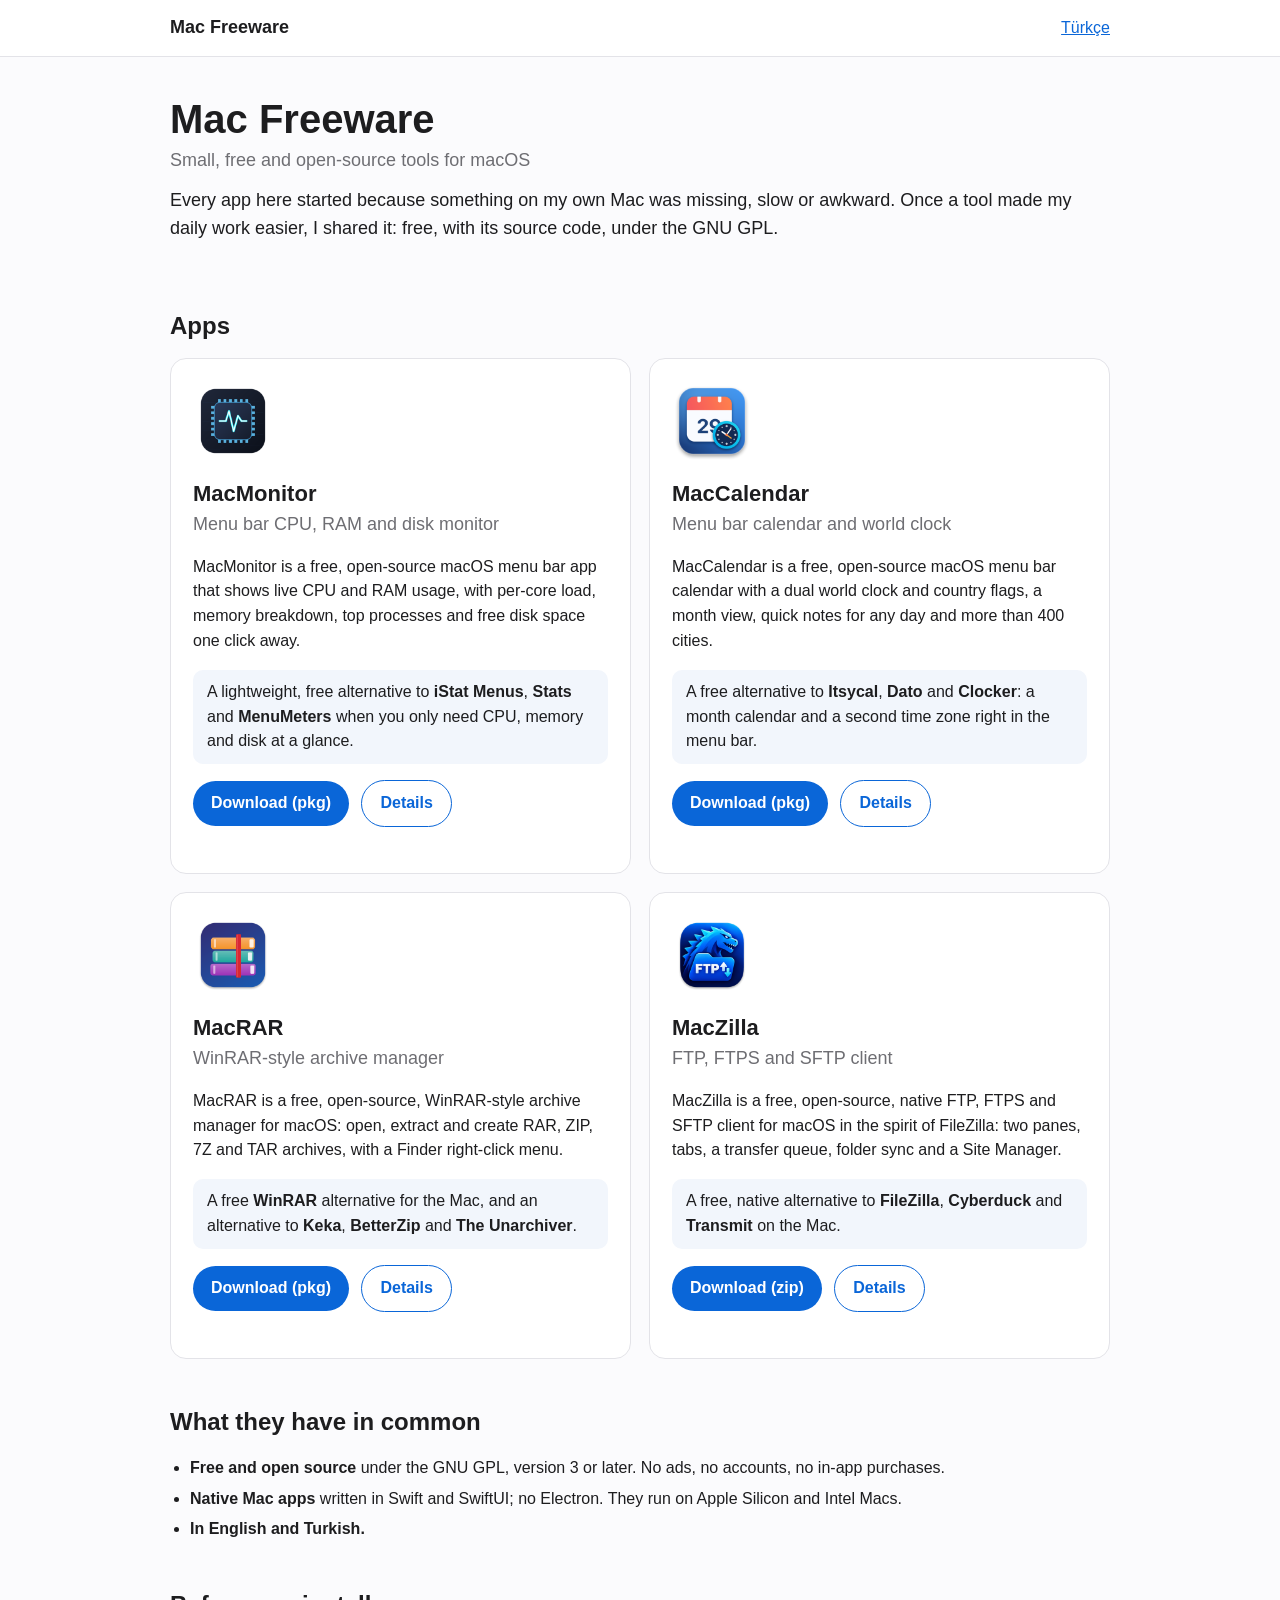
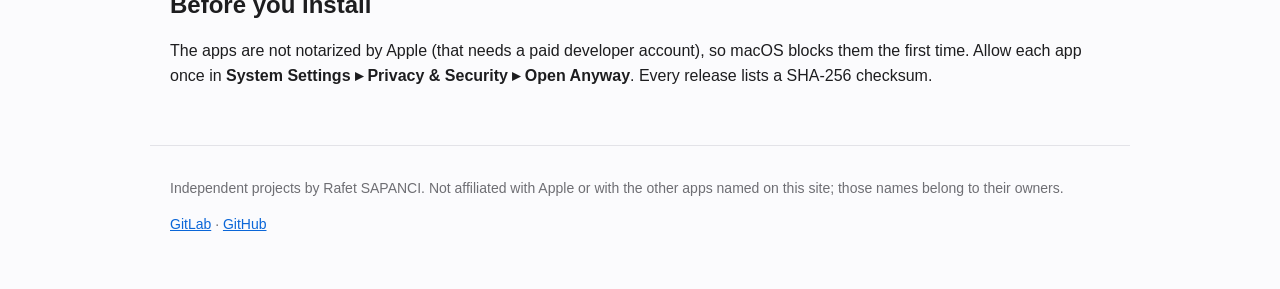
==== index.html @ 63816aab "Mac Freeware site: app pages in English and Turkish, structured data, sitemap and llms.txt Co-Author" ====
<!doctype html>
<html lang="en">
<head>
<meta charset="utf-8">
<meta name="viewport" content="width=device-width, initial-scale=1">
<title>Mac Freeware – Small, free and open-source tools for macOS</title>
<meta name="description" content="Small, free and open-source tools for macOS: MacMonitor, MacCalendar, MacRAR, MacZilla.">
<link rel="canonical" href="https://macfreeware.github.io/">
<link rel="alternate" hreflang="en" href="https://macfreeware.github.io/">
<link rel="alternate" hreflang="tr" href="https://macfreeware.github.io/tr/">
<link rel="alternate" hreflang="x-default" href="https://macfreeware.github.io/">
<meta property="og:type" content="website">
<meta property="og:title" content="Mac Freeware – Small, free and open-source tools for macOS">
<meta property="og:description" content="Small, free and open-source tools for macOS: MacMonitor, MacCalendar, MacRAR, MacZilla.">
<meta property="og:url" content="https://macfreeware.github.io/">
<meta name="color-scheme" content="light dark">
<link rel="stylesheet" href="assets/style.css">
<script type="application/ld+json">{"@context": "https://schema.org", "@type": "WebSite", "name": "Mac Freeware", "url": "https://macfreeware.github.io/", "inLanguage": "en", "description": "Small, free and open-source tools for macOS"}</script>
<script type="application/ld+json">{"@context": "https://schema.org", "@type": "ItemList", "name": "Apps", "itemListElement": [{"@type": "ListItem", "position": 1, "url": "https://macfreeware.github.io/macmonitor/", "name": "MacMonitor"}, {"@type": "ListItem", "position": 2, "url": "https://macfreeware.github.io/maccalendar/", "name": "MacCalendar"}, {"@type": "ListItem", "position": 3, "url": "https://macfreeware.github.io/macrar/", "name": "MacRAR"}, {"@type": "ListItem", "position": 4, "url": "https://macfreeware.github.io/maczilla/", "name": "MacZilla"}]}</script>
</head>
<body>
<header class="top"><div class="wrap">
<a class="brand" href="./">Mac Freeware</a>
<nav><a href="https://macfreeware.github.io/tr/" hreflang="tr" lang="tr">Türkçe</a></nav>
</div></header>
<main class="wrap">

<section class="hero"><div>
<h1>Mac Freeware</h1>
<p class="tag">Small, free and open-source tools for macOS</p>
<p class="lead">Every app here started because something on my own Mac was missing, slow or awkward. Once a tool made my daily work easier, I shared it: free, with its source code, under the GNU GPL.</p>
</div></section>
<section><h2>Apps</h2><div class="grid"><article class="card">
<a href="macmonitor/"><img class="icon" src="assets/img/macmonitor-icon.png" width="80" height="80" alt="MacMonitor icon"></a>
<h3><a href="macmonitor/">MacMonitor</a></h3>
<p class="tag">Menu bar CPU, RAM and disk monitor</p>
<p>MacMonitor is a free, open-source macOS menu bar app that shows live CPU and RAM usage, with per-core load, memory breakdown, top processes and free disk space one click away.</p>
<p class="alt">A lightweight, free alternative to <b>iStat Menus</b>, <b>Stats</b> and <b>MenuMeters</b> when you only need CPU, memory and disk at a glance.</p>
<p class="actions"><a class="btn" href="https://gitlab.com/freeware2/macmonitor/-/releases/permalink/latest/downloads/MacMonitor.pkg">Download (pkg)</a> <a class="btn ghost" href="macmonitor/">Details</a></p>
</article><article class="card">
<a href="maccalendar/"><img class="icon" src="assets/img/maccalendar-icon.png" width="80" height="80" alt="MacCalendar icon"></a>
<h3><a href="maccalendar/">MacCalendar</a></h3>
<p class="tag">Menu bar calendar and world clock</p>
<p>MacCalendar is a free, open-source macOS menu bar calendar with a dual world clock and country flags, a month view, quick notes for any day and more than 400 cities.</p>
<p class="alt">A free alternative to <b>Itsycal</b>, <b>Dato</b> and <b>Clocker</b>: a month calendar and a second time zone right in the menu bar.</p>
<p class="actions"><a class="btn" href="https://gitlab.com/freeware2/maccalendar/-/releases/permalink/latest/downloads/MacCalendar.pkg">Download (pkg)</a> <a class="btn ghost" href="maccalendar/">Details</a></p>
</article><article class="card">
<a href="macrar/"><img class="icon" src="assets/img/macrar-icon.png" width="80" height="80" alt="MacRAR icon"></a>
<h3><a href="macrar/">MacRAR</a></h3>
<p class="tag">WinRAR-style archive manager</p>
<p>MacRAR is a free, open-source, WinRAR-style archive manager for macOS: open, extract and create RAR, ZIP, 7Z and TAR archives, with a Finder right-click menu.</p>
<p class="alt">A free <b>WinRAR</b> alternative for the Mac, and an alternative to <b>Keka</b>, <b>BetterZip</b> and <b>The Unarchiver</b>.</p>
<p class="actions"><a class="btn" href="https://gitlab.com/freeware2/macrar/-/releases/permalink/latest/downloads/MacRAR.pkg">Download (pkg)</a> <a class="btn ghost" href="macrar/">Details</a></p>
</article><article class="card">
<a href="maczilla/"><img class="icon" src="assets/img/maczilla-icon.png" width="80" height="80" alt="MacZilla icon"></a>
<h3><a href="maczilla/">MacZilla</a></h3>
<p class="tag">FTP, FTPS and SFTP client</p>
<p>MacZilla is a free, open-source, native FTP, FTPS and SFTP client for macOS in the spirit of FileZilla: two panes, tabs, a transfer queue, folder sync and a Site Manager.</p>
<p class="alt">A free, native alternative to <b>FileZilla</b>, <b>Cyberduck</b> and <b>Transmit</b> on the Mac.</p>
<p class="actions"><a class="btn" href="https://gitlab.com/freeware2/maczilla/-/releases/permalink/latest/downloads/MacZilla.zip">Download (zip)</a> <a class="btn ghost" href="maczilla/">Details</a></p>
</article></div></section>
<section><h2>What they have in common</h2><ul class="feats"><li><b>Free and open source</b> under the GNU GPL, version 3 or later. No ads, no accounts, no in-app purchases.</li><li><b>Native Mac apps</b> written in Swift and SwiftUI; no Electron. They run on Apple Silicon and Intel Macs.</li><li><b>In English and Turkish.</b></li></ul></section>
<section><h2>Before you install</h2><p>The apps are not notarized by Apple (that needs a paid developer account), so macOS blocks them the first time. Allow each app once in <b>System Settings ▸ Privacy &amp; Security ▸ Open Anyway</b>. Every release lists a SHA-256 checksum.</p></section>

</main>
<footer class="wrap foot">
<p>Independent projects by Rafet SAPANCI. Not affiliated with Apple or with the other apps named on this site; those names belong to their owners.</p>
<p><a href="https://gitlab.com/freeware2">GitLab</a> · <a href="https://github.com/macfreeware">GitHub</a></p>
</footer>
</body>
</html>
---- assets/style.css ----
:root{--bg:#fbfbfd;--fg:#1d1d1f;--muted:#6e6e73;--card:#fff;--line:#e3e3e8;--accent:#0a66d8;--accent-fg:#fff;--alt:#f2f6fc}
@media (prefers-color-scheme:dark){:root{--bg:#141416;--fg:#f2f2f4;--muted:#a1a1a8;--card:#1f1f23;--line:#2f2f35;--accent:#4c9bff;--accent-fg:#0b0b0d;--alt:#1b2230}}
*{box-sizing:border-box}html{-webkit-text-size-adjust:100%}
body{margin:0;background:var(--bg);color:var(--fg);font:16px/1.55 -apple-system,BlinkMacSystemFont,"Segoe UI",Roboto,Helvetica,Arial,sans-serif}
a{color:var(--accent)}.wrap{max-width:980px;margin:0 auto;padding:0 20px}
.top{border-bottom:1px solid var(--line);background:var(--card)}.top .wrap{display:flex;justify-content:space-between;align-items:center;height:56px}
.brand{font-weight:700;color:var(--fg);text-decoration:none;font-size:18px}
h1{font-size:40px;line-height:1.1;margin:0 0 6px}h2{font-size:24px;margin:44px 0 14px}h3{font-size:18px;margin:0}
.hero{display:flex;gap:28px;align-items:flex-start;padding:40px 0 8px}.hero .icon{flex:none;border-radius:22%}
.tag{color:var(--muted);font-size:18px;margin:0 0 12px}.lead{font-size:18px;margin:0 0 12px}
.alt{background:var(--alt);border-radius:10px;padding:10px 14px;margin:0 0 16px}
.btn{display:inline-block;background:var(--accent);color:var(--accent-fg);padding:10px 18px;border-radius:999px;text-decoration:none;font-weight:600;margin:0 8px 8px 0}
.btn.ghost{background:transparent;color:var(--accent);border:1px solid var(--accent)}
.meta{color:var(--muted);margin:4px 0}.links{font-size:15px}.crumb{margin:20px 0 0;font-size:15px}
.grid{display:grid;grid-template-columns:repeat(2,minmax(0,1fr));gap:18px}
.card{background:var(--card);border:1px solid var(--line);border-radius:16px;padding:22px}.card .icon{border-radius:22%}.card h3{font-size:22px;margin-top:8px}.card h3 a{color:var(--fg);text-decoration:none}
.feats{padding-left:20px}.feats li{margin:6px 0}
.shots{display:flex;flex-wrap:wrap;gap:22px;justify-content:center;align-items:flex-start}.shot{margin:0;flex:0 1 auto;max-width:100%}.shot.wide{flex-basis:100%}.shot img{max-width:100%;height:auto;display:block;margin:0 auto}
figcaption{color:var(--muted);font-size:14px;text-align:center;margin-top:6px}
.faq details{background:var(--card);border:1px solid var(--line);border-radius:12px;padding:12px 16px;margin:0 0 10px}
.faq summary{cursor:pointer;list-style:none}.faq summary::-webkit-details-marker{display:none}.faq summary h3{display:inline}
.faq summary::before{content:"+";display:inline-block;width:1.2em;color:var(--accent);font-weight:700}.faq details[open] summary::before{content:"–"}
.faq p{margin:10px 0 2px}.note{color:var(--muted);font-size:13px}
code{font:14px ui-monospace,SFMono-Regular,Menlo,monospace;background:var(--alt);padding:1px 5px;border-radius:5px}
.foot{color:var(--muted);font-size:14px;border-top:1px solid var(--line);margin-top:56px;padding-top:18px;padding-bottom:40px}
@media (max-width:720px){h1{font-size:32px}.hero{flex-direction:column;gap:16px;padding-top:28px}.grid{grid-template-columns:1fr}}
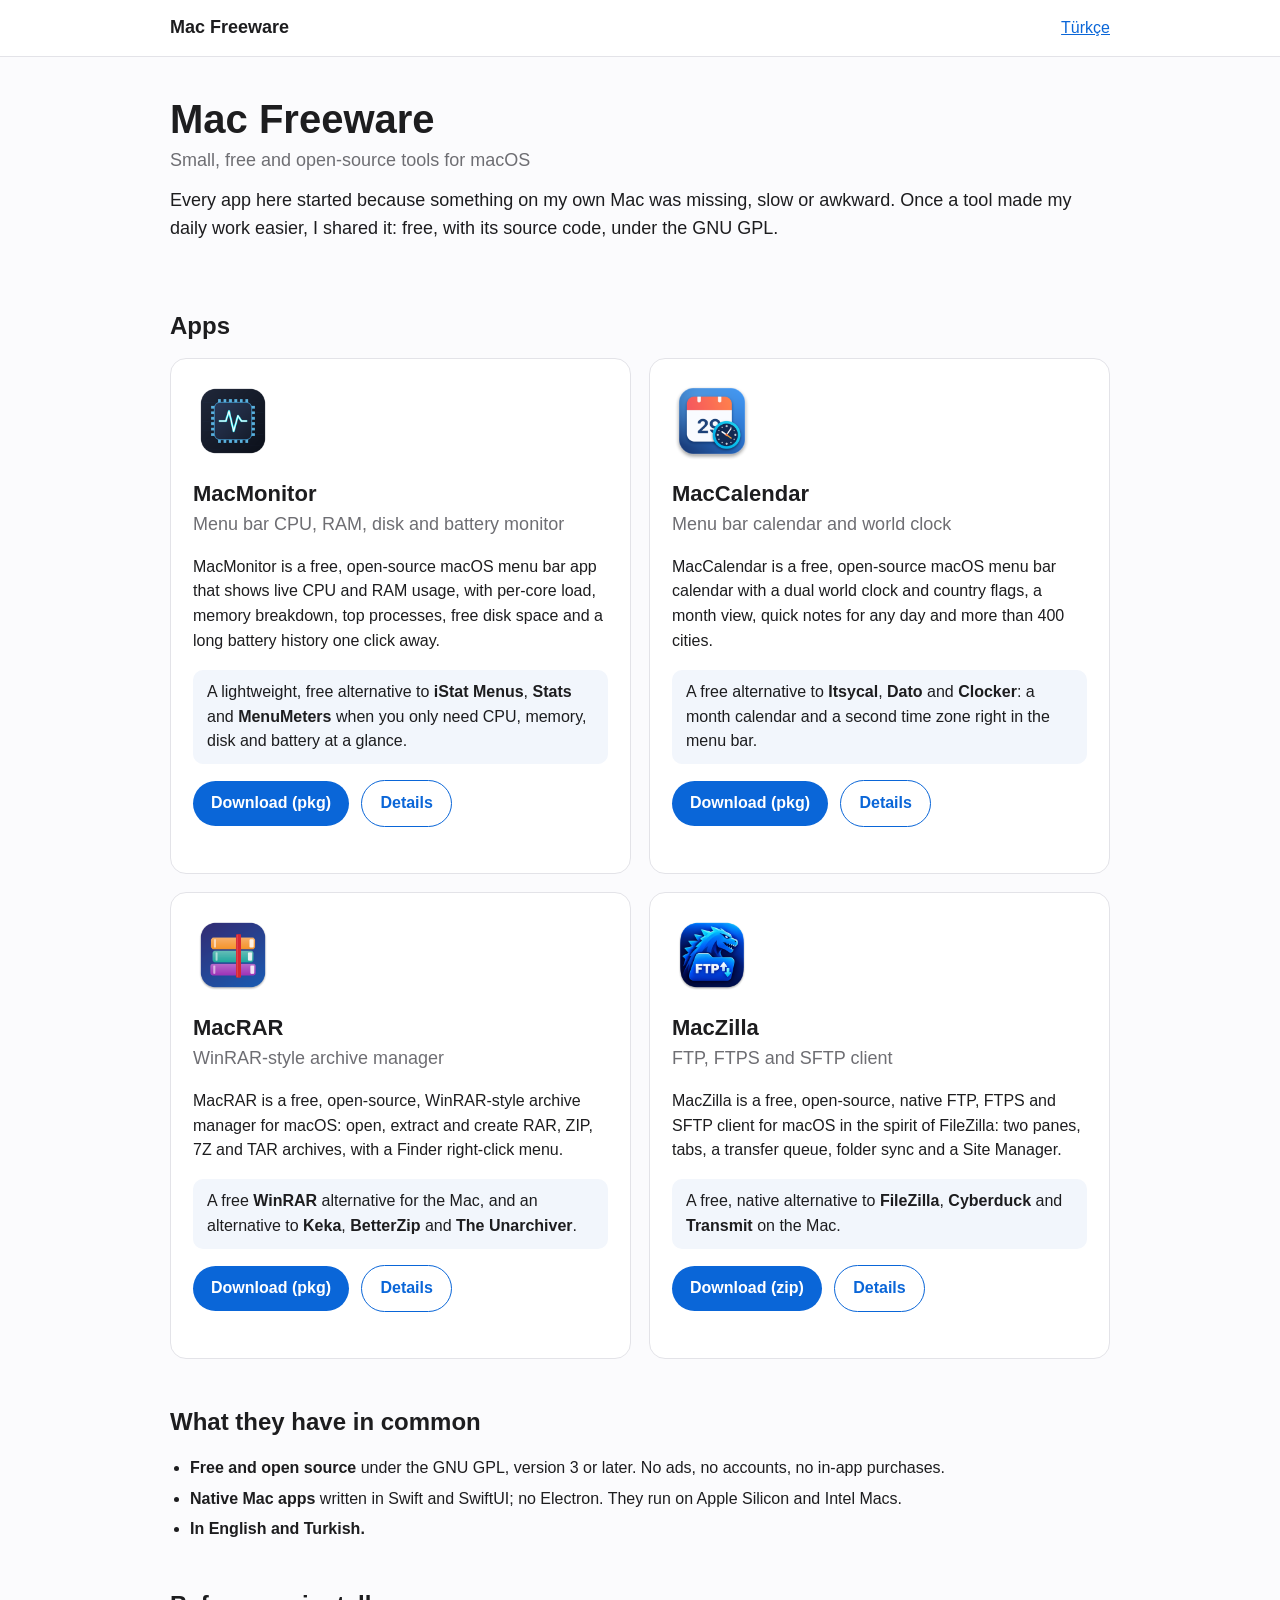
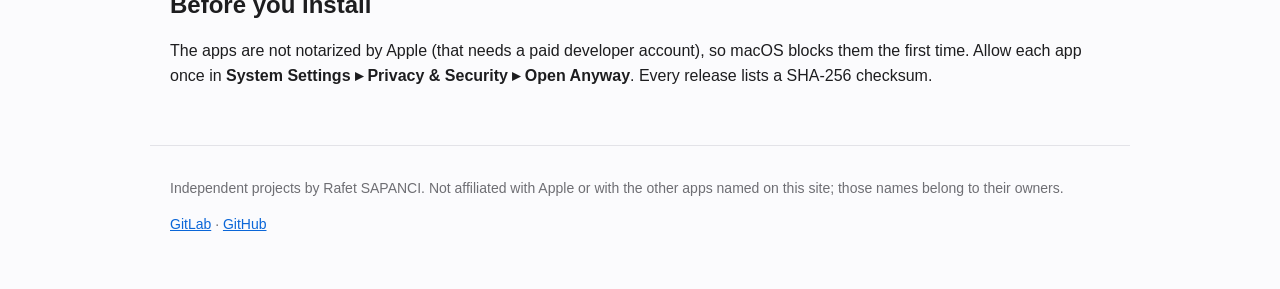
==== commit 7f378fac: "MacMonitor 1.2.0: Battery tab and battery history Co-Authored-By: Claude Opus 5.5 <noreply@anthropic" ====
--- a/index.html
+++ b/index.html
@@ -33,9 +33,9 @@
 <section><h2>Apps</h2><div class="grid"><article class="card">
 <a href="macmonitor/"><img class="icon" src="assets/img/macmonitor-icon.png" width="80" height="80" alt="MacMonitor icon"></a>
 <h3><a href="macmonitor/">MacMonitor</a></h3>
-<p class="tag">Menu bar CPU, RAM and disk monitor</p>
-<p>MacMonitor is a free, open-source macOS menu bar app that shows live CPU and RAM usage, with per-core load, memory breakdown, top processes and free disk space one click away.</p>
-<p class="alt">A lightweight, free alternative to <b>iStat Menus</b>, <b>Stats</b> and <b>MenuMeters</b> when you only need CPU, memory and disk at a glance.</p>
+<p class="tag">Menu bar CPU, RAM, disk and battery monitor</p>
+<p>MacMonitor is a free, open-source macOS menu bar app that shows live CPU and RAM usage, with per-core load, memory breakdown, top processes, free disk space and a long battery history one click away.</p>
+<p class="alt">A lightweight, free alternative to <b>iStat Menus</b>, <b>Stats</b> and <b>MenuMeters</b> when you only need CPU, memory, disk and battery at a glance.</p>
 <p class="actions"><a class="btn" href="https://gitlab.com/freeware2/macmonitor/-/releases/permalink/latest/downloads/MacMonitor.pkg">Download (pkg)</a> <a class="btn ghost" href="macmonitor/">Details</a></p>
 </article><article class="card">
 <a href="maccalendar/"><img class="icon" src="assets/img/maccalendar-icon.png" width="80" height="80" alt="MacCalendar icon"></a>
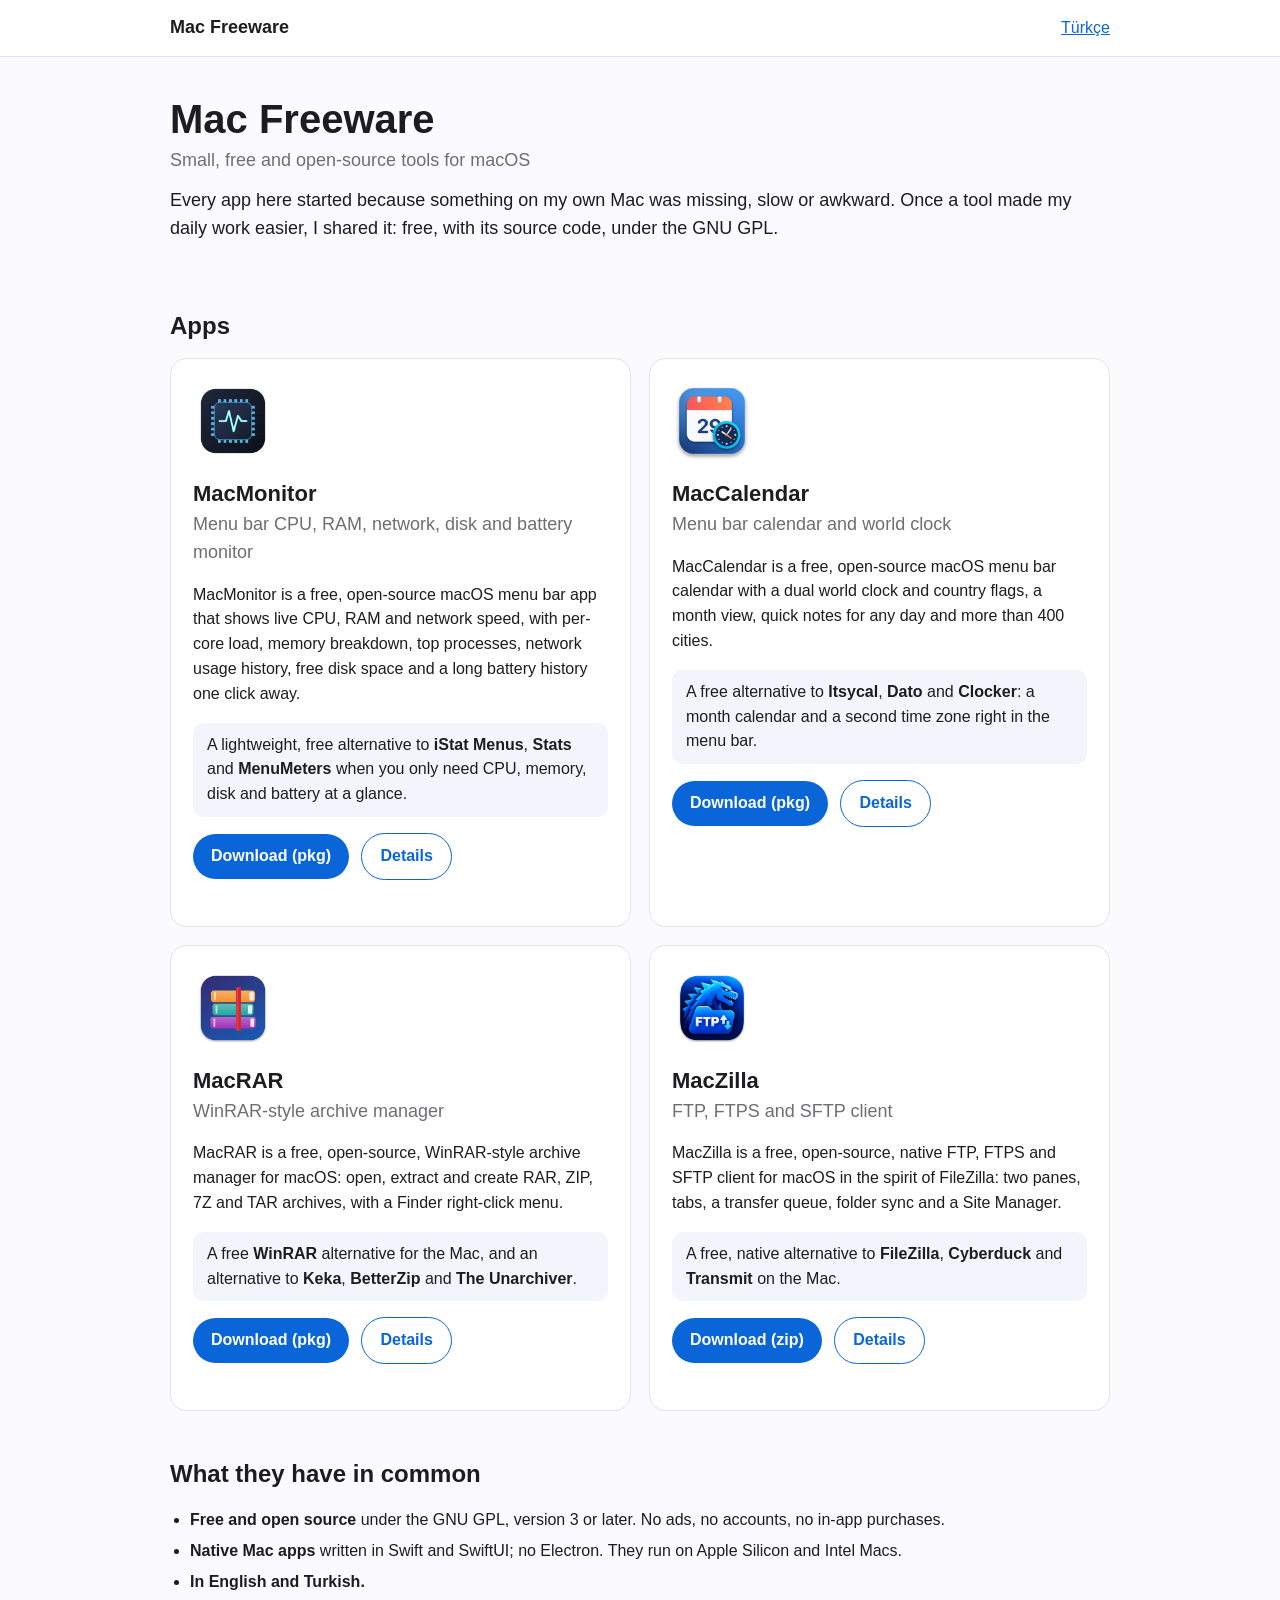
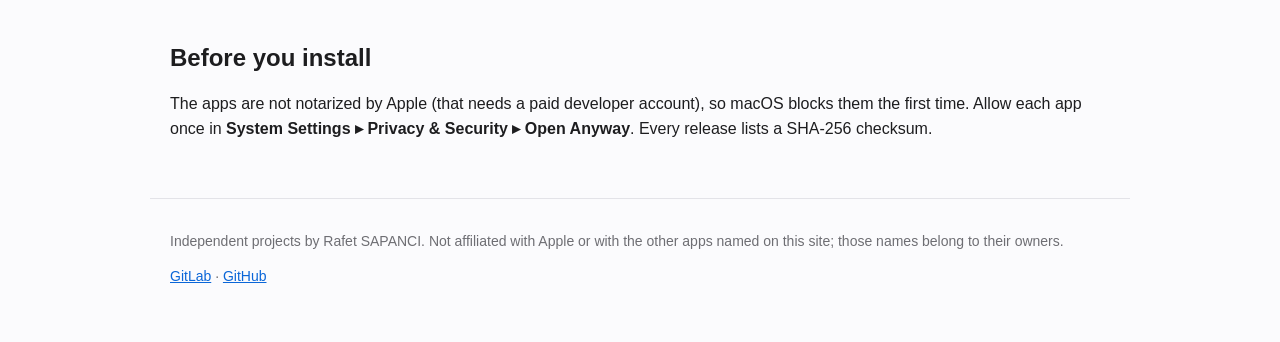
==== commit ac5af5d5: "MacMonitor 1.4.0: network speed, history windows Co-Authored-By: Claude Opus 5.5 <noreply@anthropic." ====
--- a/index.html
+++ b/index.html
@@ -33,8 +33,8 @@
 <section><h2>Apps</h2><div class="grid"><article class="card">
 <a href="macmonitor/"><img class="icon" src="assets/img/macmonitor-icon.png" width="80" height="80" alt="MacMonitor icon"></a>
 <h3><a href="macmonitor/">MacMonitor</a></h3>
-<p class="tag">Menu bar CPU, RAM, disk and battery monitor</p>
-<p>MacMonitor is a free, open-source macOS menu bar app that shows live CPU and RAM usage, with per-core load, memory breakdown, top processes, free disk space and a long battery history one click away.</p>
+<p class="tag">Menu bar CPU, RAM, network, disk and battery monitor</p>
+<p>MacMonitor is a free, open-source macOS menu bar app that shows live CPU, RAM and network speed, with per-core load, memory breakdown, top processes, network usage history, free disk space and a long battery history one click away.</p>
 <p class="alt">A lightweight, free alternative to <b>iStat Menus</b>, <b>Stats</b> and <b>MenuMeters</b> when you only need CPU, memory, disk and battery at a glance.</p>
 <p class="actions"><a class="btn" href="https://gitlab.com/freeware2/macmonitor/-/releases/permalink/latest/downloads/MacMonitor.pkg">Download (pkg)</a> <a class="btn ghost" href="macmonitor/">Details</a></p>
 </article><article class="card">
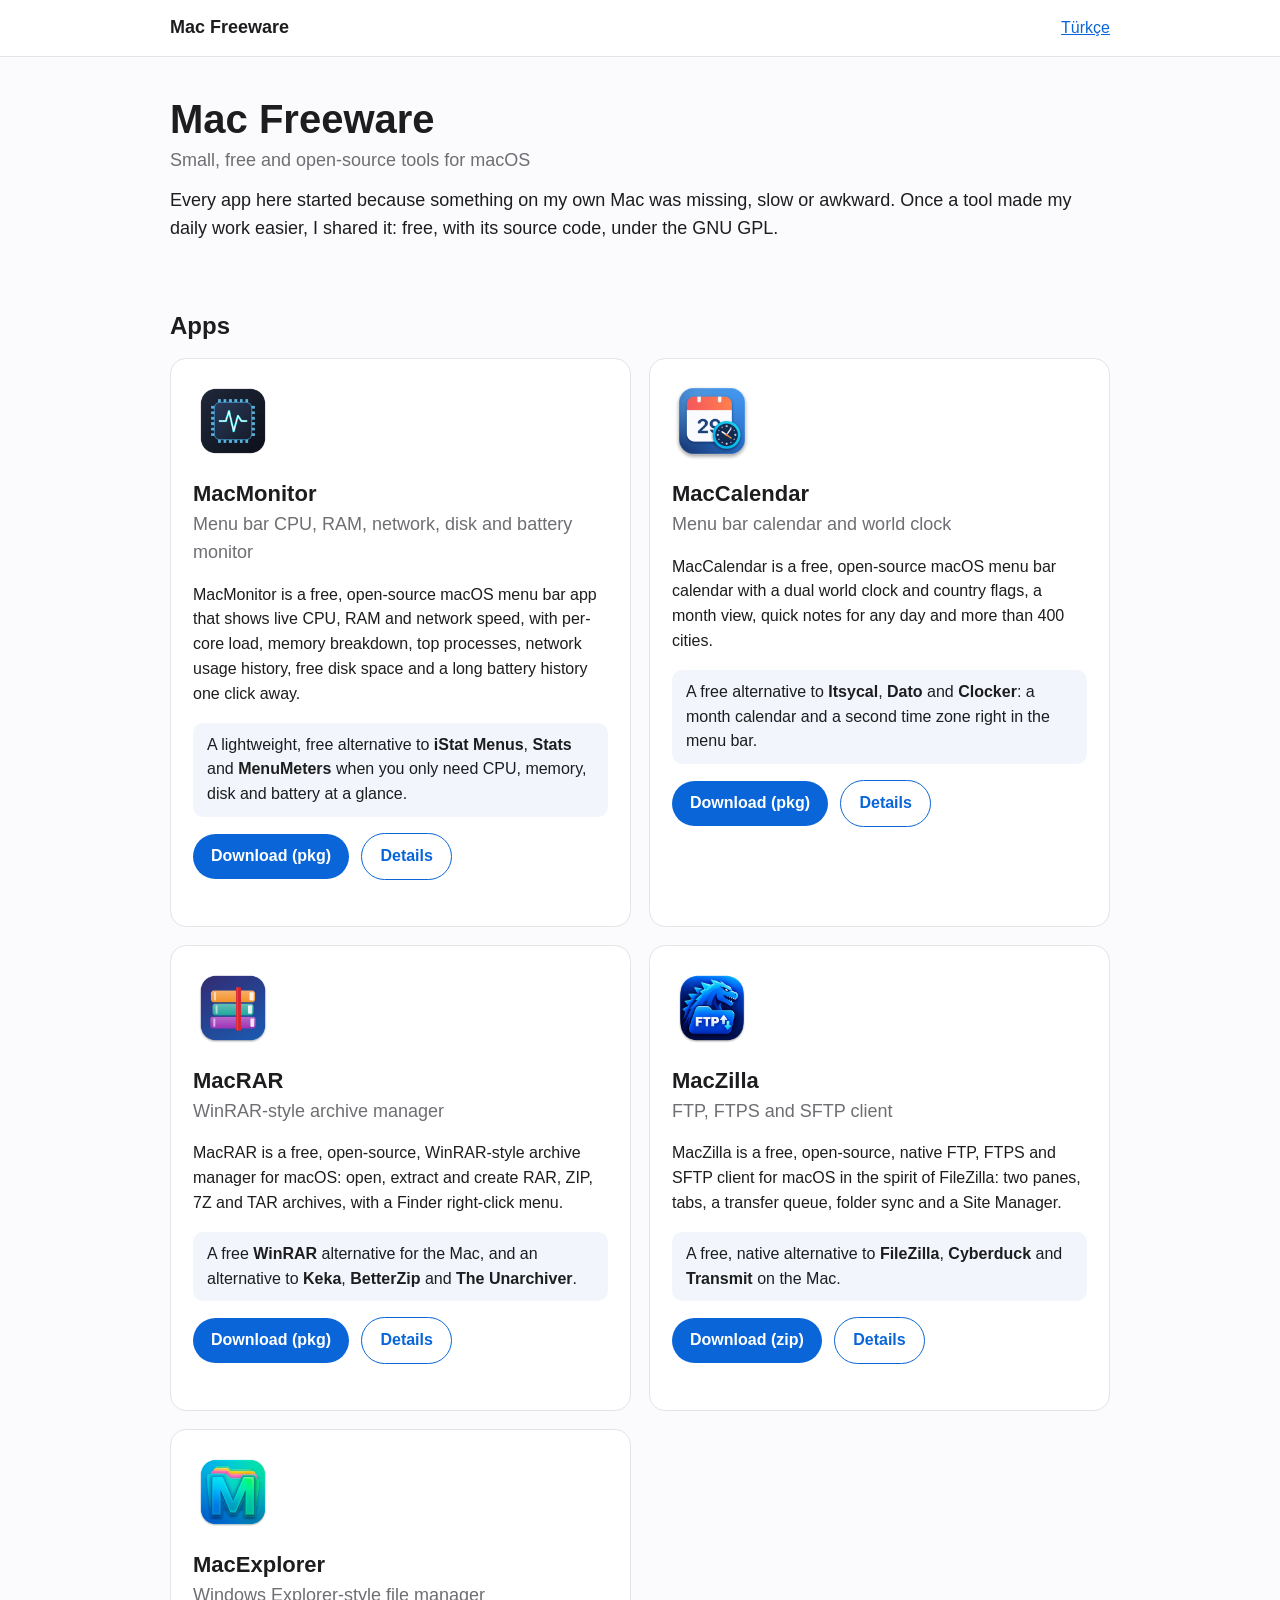
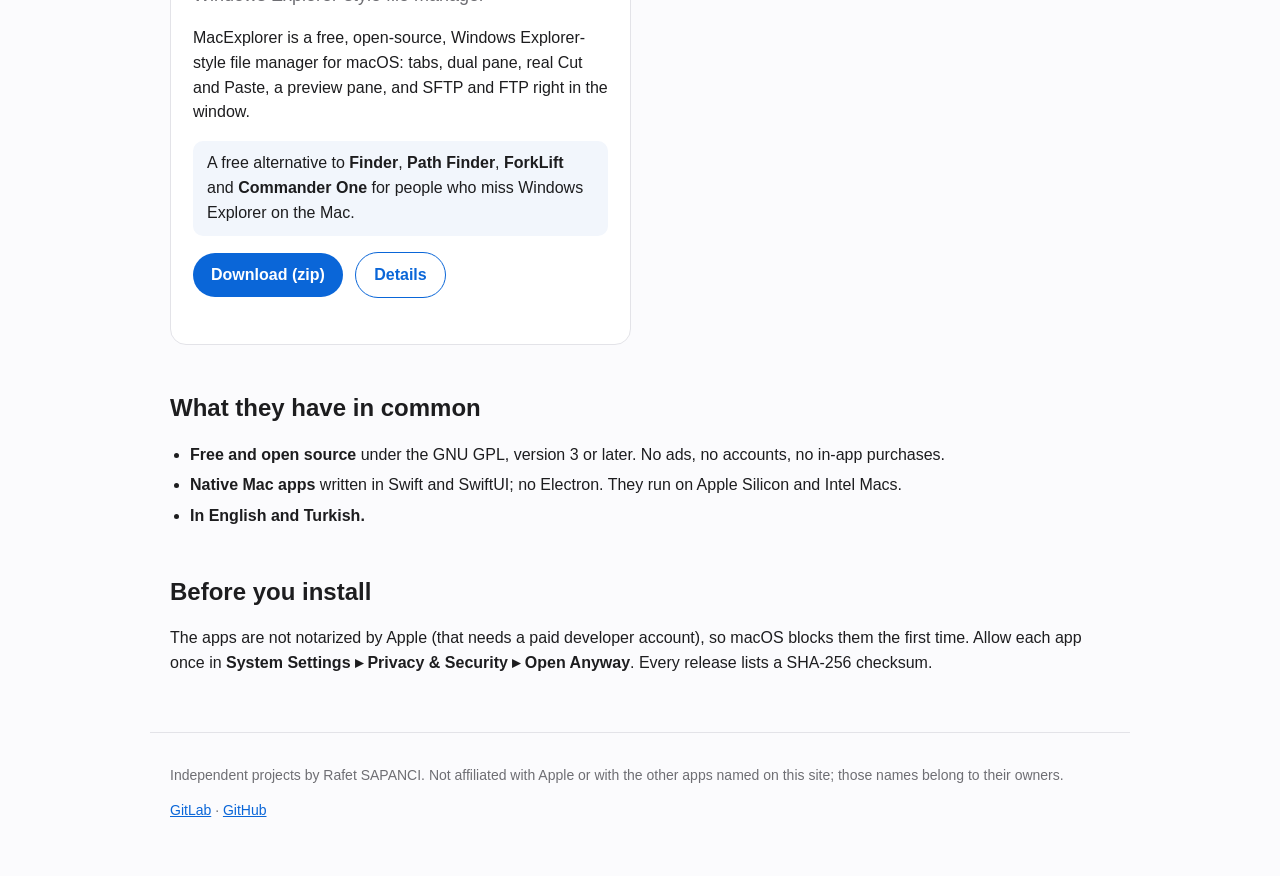
==== commit a2178183: "MacExplorer: app pages in English and Turkish Co-Authored-By: Claude Opus 5.5 <noreply@anthropic.com" ====
--- a/index.html
+++ b/index.html
@@ -4,19 +4,19 @@
 <meta charset="utf-8">
 <meta name="viewport" content="width=device-width, initial-scale=1">
 <title>Mac Freeware – Small, free and open-source tools for macOS</title>
-<meta name="description" content="Small, free and open-source tools for macOS: MacMonitor, MacCalendar, MacRAR, MacZilla.">
+<meta name="description" content="Small, free and open-source tools for macOS: MacMonitor, MacCalendar, MacRAR, MacZilla, MacExplorer.">
 <link rel="canonical" href="https://macfreeware.github.io/">
 <link rel="alternate" hreflang="en" href="https://macfreeware.github.io/">
 <link rel="alternate" hreflang="tr" href="https://macfreeware.github.io/tr/">
 <link rel="alternate" hreflang="x-default" href="https://macfreeware.github.io/">
 <meta property="og:type" content="website">
 <meta property="og:title" content="Mac Freeware – Small, free and open-source tools for macOS">
-<meta property="og:description" content="Small, free and open-source tools for macOS: MacMonitor, MacCalendar, MacRAR, MacZilla.">
+<meta property="og:description" content="Small, free and open-source tools for macOS: MacMonitor, MacCalendar, MacRAR, MacZilla, MacExplorer.">
 <meta property="og:url" content="https://macfreeware.github.io/">
 <meta name="color-scheme" content="light dark">
 <link rel="stylesheet" href="assets/style.css">
 <script type="application/ld+json">{"@context": "https://schema.org", "@type": "WebSite", "name": "Mac Freeware", "url": "https://macfreeware.github.io/", "inLanguage": "en", "description": "Small, free and open-source tools for macOS"}</script>
-<script type="application/ld+json">{"@context": "https://schema.org", "@type": "ItemList", "name": "Apps", "itemListElement": [{"@type": "ListItem", "position": 1, "url": "https://macfreeware.github.io/macmonitor/", "name": "MacMonitor"}, {"@type": "ListItem", "position": 2, "url": "https://macfreeware.github.io/maccalendar/", "name": "MacCalendar"}, {"@type": "ListItem", "position": 3, "url": "https://macfreeware.github.io/macrar/", "name": "MacRAR"}, {"@type": "ListItem", "position": 4, "url": "https://macfreeware.github.io/maczilla/", "name": "MacZilla"}]}</script>
+<script type="application/ld+json">{"@context": "https://schema.org", "@type": "ItemList", "name": "Apps", "itemListElement": [{"@type": "ListItem", "position": 1, "url": "https://macfreeware.github.io/macmonitor/", "name": "MacMonitor"}, {"@type": "ListItem", "position": 2, "url": "https://macfreeware.github.io/maccalendar/", "name": "MacCalendar"}, {"@type": "ListItem", "position": 3, "url": "https://macfreeware.github.io/macrar/", "name": "MacRAR"}, {"@type": "ListItem", "position": 4, "url": "https://macfreeware.github.io/maczilla/", "name": "MacZilla"}, {"@type": "ListItem", "position": 5, "url": "https://macfreeware.github.io/macexplorer/", "name": "MacExplorer"}]}</script>
 </head>
 <body>
 <header class="top"><div class="wrap">
@@ -58,6 +58,13 @@
 <p>MacZilla is a free, open-source, native FTP, FTPS and SFTP client for macOS in the spirit of FileZilla: two panes, tabs, a transfer queue, folder sync and a Site Manager.</p>
 <p class="alt">A free, native alternative to <b>FileZilla</b>, <b>Cyberduck</b> and <b>Transmit</b> on the Mac.</p>
 <p class="actions"><a class="btn" href="https://gitlab.com/freeware2/maczilla/-/releases/permalink/latest/downloads/MacZilla.zip">Download (zip)</a> <a class="btn ghost" href="maczilla/">Details</a></p>
+</article><article class="card">
+<a href="macexplorer/"><img class="icon" src="assets/img/macexplorer-icon.png" width="80" height="80" alt="MacExplorer icon"></a>
+<h3><a href="macexplorer/">MacExplorer</a></h3>
+<p class="tag">Windows Explorer-style file manager</p>
+<p>MacExplorer is a free, open-source, Windows Explorer-style file manager for macOS: tabs, dual pane, real Cut and Paste, a preview pane, and SFTP and FTP right in the window.</p>
+<p class="alt">A free alternative to <b>Finder</b>, <b>Path Finder</b>, <b>ForkLift</b> and <b>Commander One</b> for people who miss Windows Explorer on the Mac.</p>
+<p class="actions"><a class="btn" href="https://gitlab.com/freeware2/macexplorer/-/releases/permalink/latest/downloads/MacExplorer.zip">Download (zip)</a> <a class="btn ghost" href="macexplorer/">Details</a></p>
 </article></div></section>
 <section><h2>What they have in common</h2><ul class="feats"><li><b>Free and open source</b> under the GNU GPL, version 3 or later. No ads, no accounts, no in-app purchases.</li><li><b>Native Mac apps</b> written in Swift and SwiftUI; no Electron. They run on Apple Silicon and Intel Macs.</li><li><b>In English and Turkish.</b></li></ul></section>
 <section><h2>Before you install</h2><p>The apps are not notarized by Apple (that needs a paid developer account), so macOS blocks them the first time. Allow each app once in <b>System Settings ▸ Privacy &amp; Security ▸ Open Anyway</b>. Every release lists a SHA-256 checksum.</p></section>
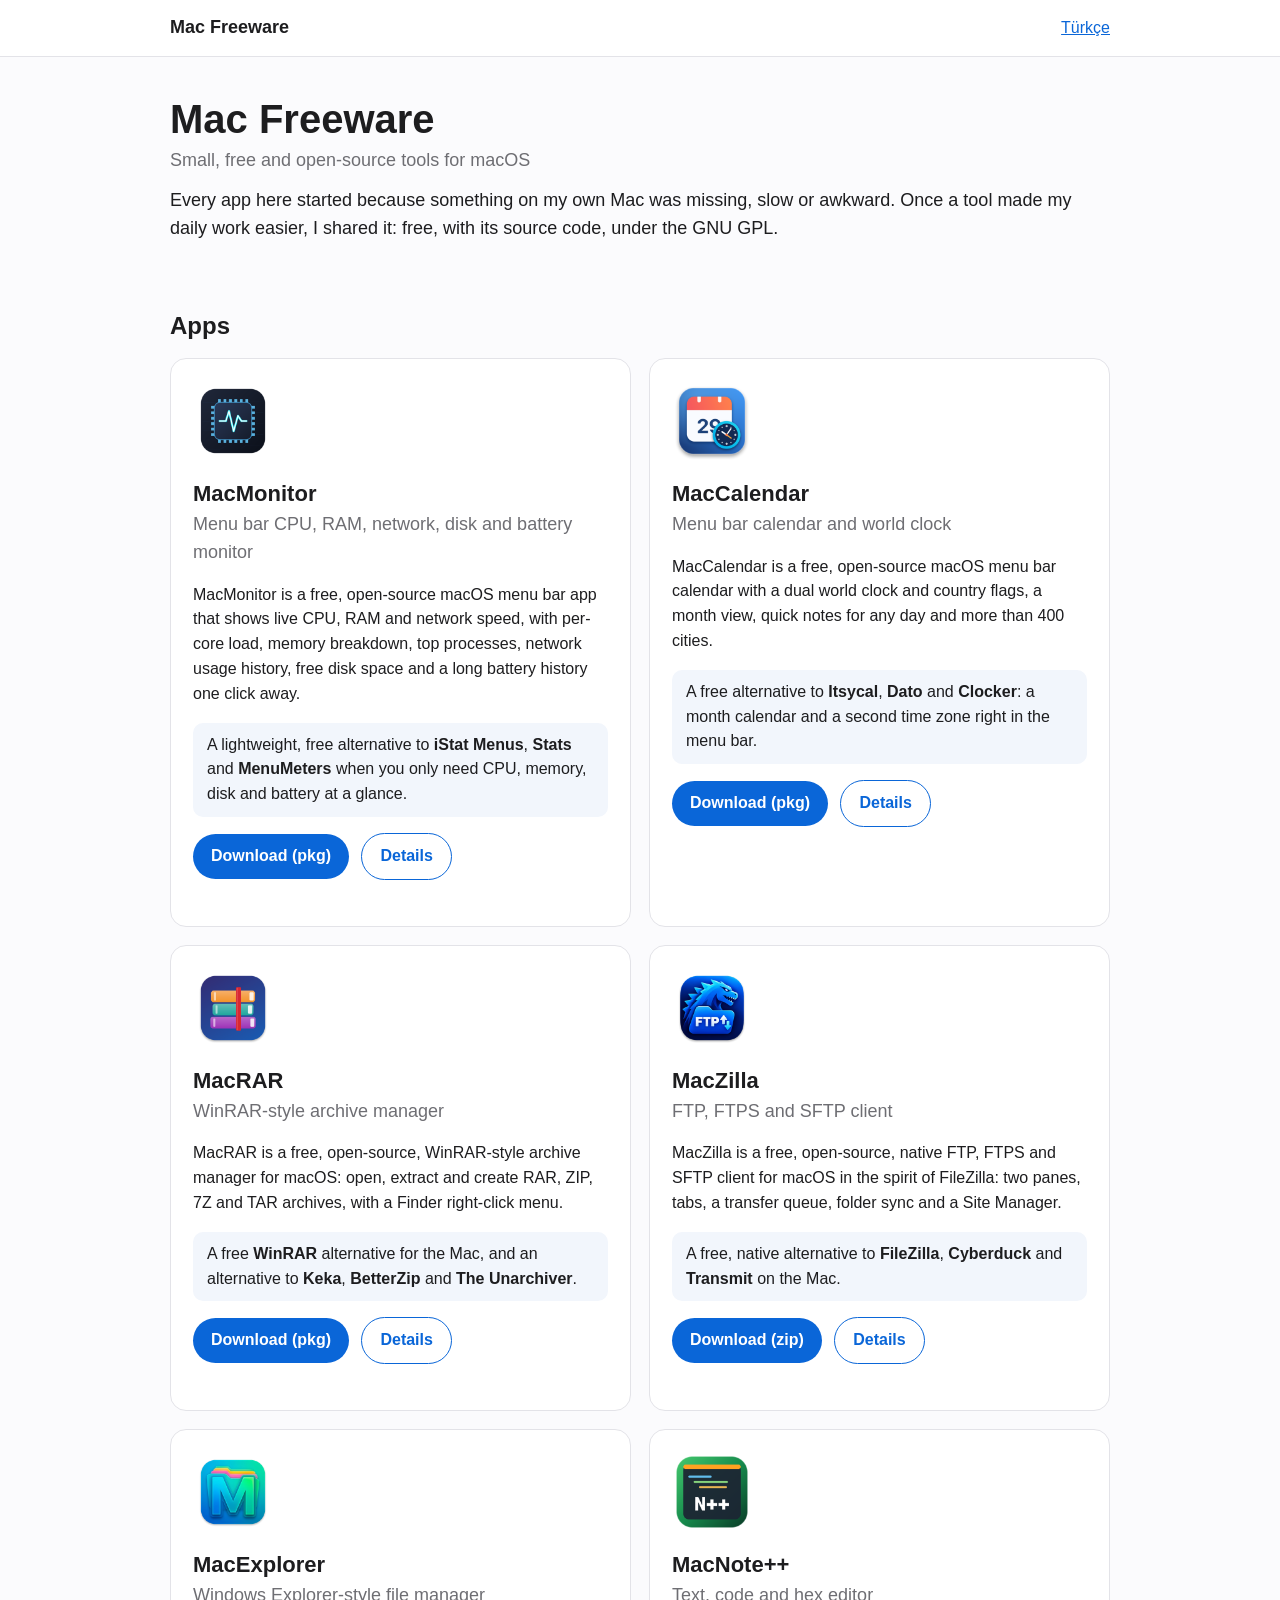
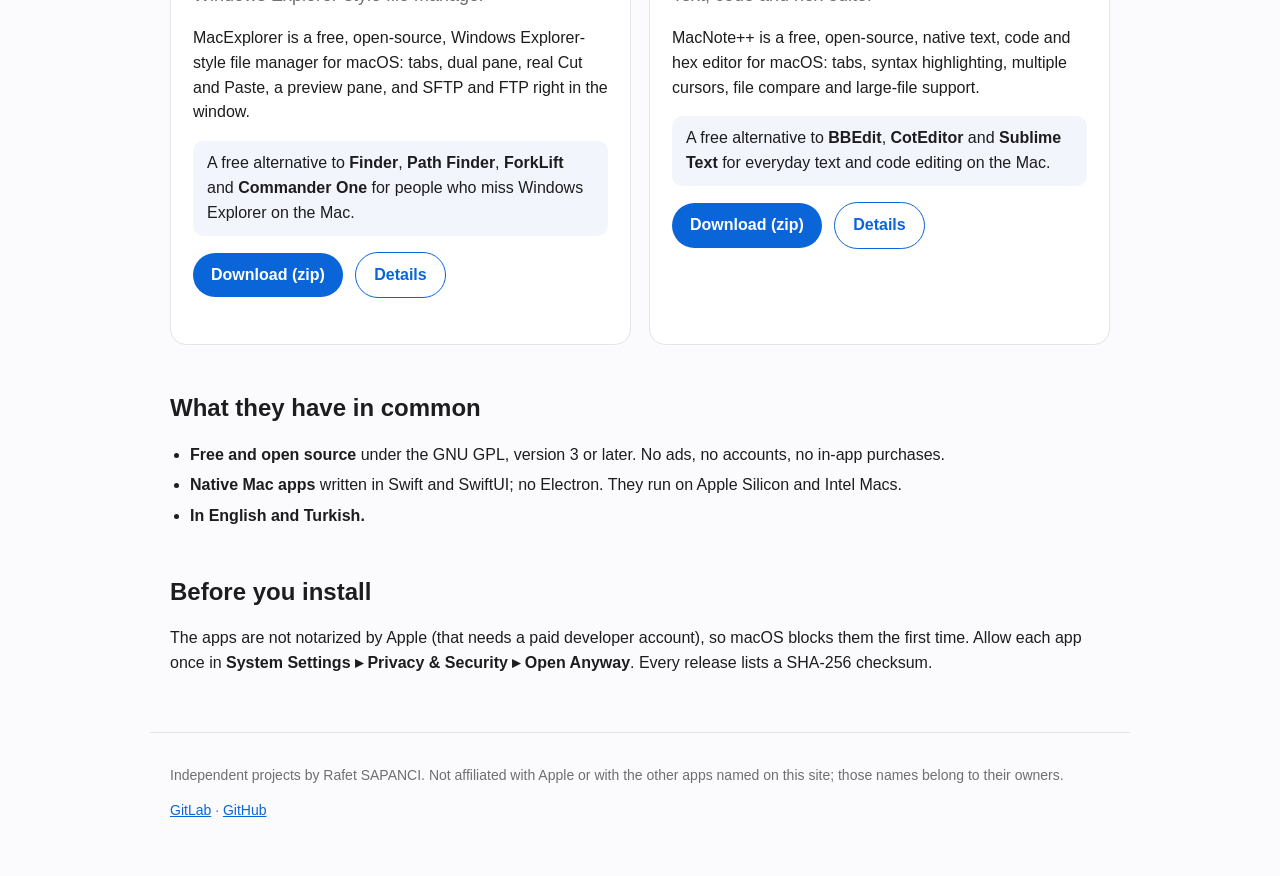
==== commit 0e4b840f: "MacNote++: app pages in English and Turkish Co-Authored-By: Claude Opus 5.5 <noreply@anthropic.com>" ====
--- a/index.html
+++ b/index.html
@@ -4,19 +4,19 @@
 <meta charset="utf-8">
 <meta name="viewport" content="width=device-width, initial-scale=1">
 <title>Mac Freeware – Small, free and open-source tools for macOS</title>
-<meta name="description" content="Small, free and open-source tools for macOS: MacMonitor, MacCalendar, MacRAR, MacZilla, MacExplorer.">
+<meta name="description" content="Small, free and open-source tools for macOS: MacMonitor, MacCalendar, MacRAR, MacZilla, MacExplorer, MacNote++.">
 <link rel="canonical" href="https://macfreeware.github.io/">
 <link rel="alternate" hreflang="en" href="https://macfreeware.github.io/">
 <link rel="alternate" hreflang="tr" href="https://macfreeware.github.io/tr/">
 <link rel="alternate" hreflang="x-default" href="https://macfreeware.github.io/">
 <meta property="og:type" content="website">
 <meta property="og:title" content="Mac Freeware – Small, free and open-source tools for macOS">
-<meta property="og:description" content="Small, free and open-source tools for macOS: MacMonitor, MacCalendar, MacRAR, MacZilla, MacExplorer.">
+<meta property="og:description" content="Small, free and open-source tools for macOS: MacMonitor, MacCalendar, MacRAR, MacZilla, MacExplorer, MacNote++.">
 <meta property="og:url" content="https://macfreeware.github.io/">
 <meta name="color-scheme" content="light dark">
 <link rel="stylesheet" href="assets/style.css">
 <script type="application/ld+json">{"@context": "https://schema.org", "@type": "WebSite", "name": "Mac Freeware", "url": "https://macfreeware.github.io/", "inLanguage": "en", "description": "Small, free and open-source tools for macOS"}</script>
-<script type="application/ld+json">{"@context": "https://schema.org", "@type": "ItemList", "name": "Apps", "itemListElement": [{"@type": "ListItem", "position": 1, "url": "https://macfreeware.github.io/macmonitor/", "name": "MacMonitor"}, {"@type": "ListItem", "position": 2, "url": "https://macfreeware.github.io/maccalendar/", "name": "MacCalendar"}, {"@type": "ListItem", "position": 3, "url": "https://macfreeware.github.io/macrar/", "name": "MacRAR"}, {"@type": "ListItem", "position": 4, "url": "https://macfreeware.github.io/maczilla/", "name": "MacZilla"}, {"@type": "ListItem", "position": 5, "url": "https://macfreeware.github.io/macexplorer/", "name": "MacExplorer"}]}</script>
+<script type="application/ld+json">{"@context": "https://schema.org", "@type": "ItemList", "name": "Apps", "itemListElement": [{"@type": "ListItem", "position": 1, "url": "https://macfreeware.github.io/macmonitor/", "name": "MacMonitor"}, {"@type": "ListItem", "position": 2, "url": "https://macfreeware.github.io/maccalendar/", "name": "MacCalendar"}, {"@type": "ListItem", "position": 3, "url": "https://macfreeware.github.io/macrar/", "name": "MacRAR"}, {"@type": "ListItem", "position": 4, "url": "https://macfreeware.github.io/maczilla/", "name": "MacZilla"}, {"@type": "ListItem", "position": 5, "url": "https://macfreeware.github.io/macexplorer/", "name": "MacExplorer"}, {"@type": "ListItem", "position": 6, "url": "https://macfreeware.github.io/macnotepp/", "name": "MacNote++"}]}</script>
 </head>
 <body>
 <header class="top"><div class="wrap">
@@ -65,6 +65,13 @@
 <p>MacExplorer is a free, open-source, Windows Explorer-style file manager for macOS: tabs, dual pane, real Cut and Paste, a preview pane, and SFTP and FTP right in the window.</p>
 <p class="alt">A free alternative to <b>Finder</b>, <b>Path Finder</b>, <b>ForkLift</b> and <b>Commander One</b> for people who miss Windows Explorer on the Mac.</p>
 <p class="actions"><a class="btn" href="https://gitlab.com/freeware2/macexplorer/-/releases/permalink/latest/downloads/MacExplorer.zip">Download (zip)</a> <a class="btn ghost" href="macexplorer/">Details</a></p>
+</article><article class="card">
+<a href="macnotepp/"><img class="icon" src="assets/img/macnotepp-icon.png" width="80" height="80" alt="MacNote++ icon"></a>
+<h3><a href="macnotepp/">MacNote++</a></h3>
+<p class="tag">Text, code and hex editor</p>
+<p>MacNote++ is a free, open-source, native text, code and hex editor for macOS: tabs, syntax highlighting, multiple cursors, file compare and large-file support.</p>
+<p class="alt">A free alternative to <b>BBEdit</b>, <b>CotEditor</b> and <b>Sublime Text</b> for everyday text and code editing on the Mac.</p>
+<p class="actions"><a class="btn" href="https://gitlab.com/freeware2/macnotepp/-/releases/permalink/latest/downloads/MacNotePP.zip">Download (zip)</a> <a class="btn ghost" href="macnotepp/">Details</a></p>
 </article></div></section>
 <section><h2>What they have in common</h2><ul class="feats"><li><b>Free and open source</b> under the GNU GPL, version 3 or later. No ads, no accounts, no in-app purchases.</li><li><b>Native Mac apps</b> written in Swift and SwiftUI; no Electron. They run on Apple Silicon and Intel Macs.</li><li><b>In English and Turkish.</b></li></ul></section>
 <section><h2>Before you install</h2><p>The apps are not notarized by Apple (that needs a paid developer account), so macOS blocks them the first time. Allow each app once in <b>System Settings ▸ Privacy &amp; Security ▸ Open Anyway</b>. Every release lists a SHA-256 checksum.</p></section>
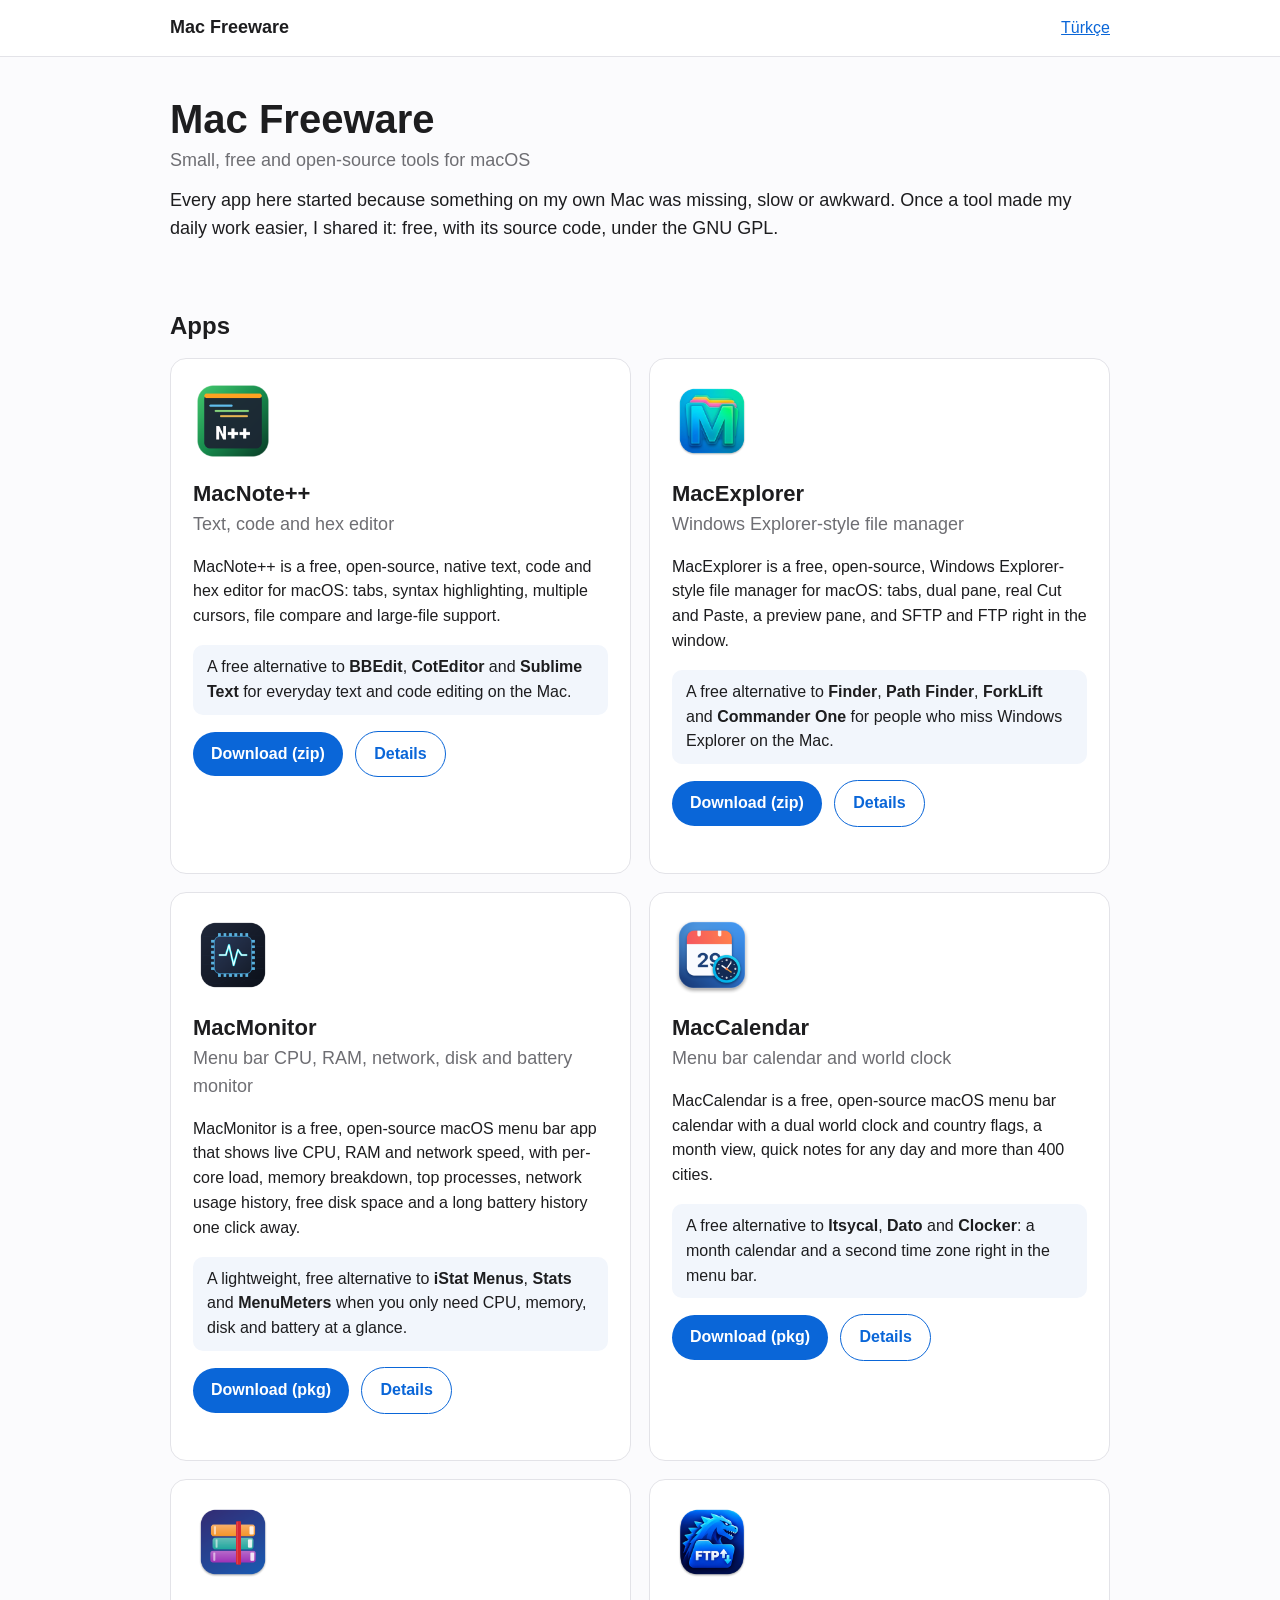
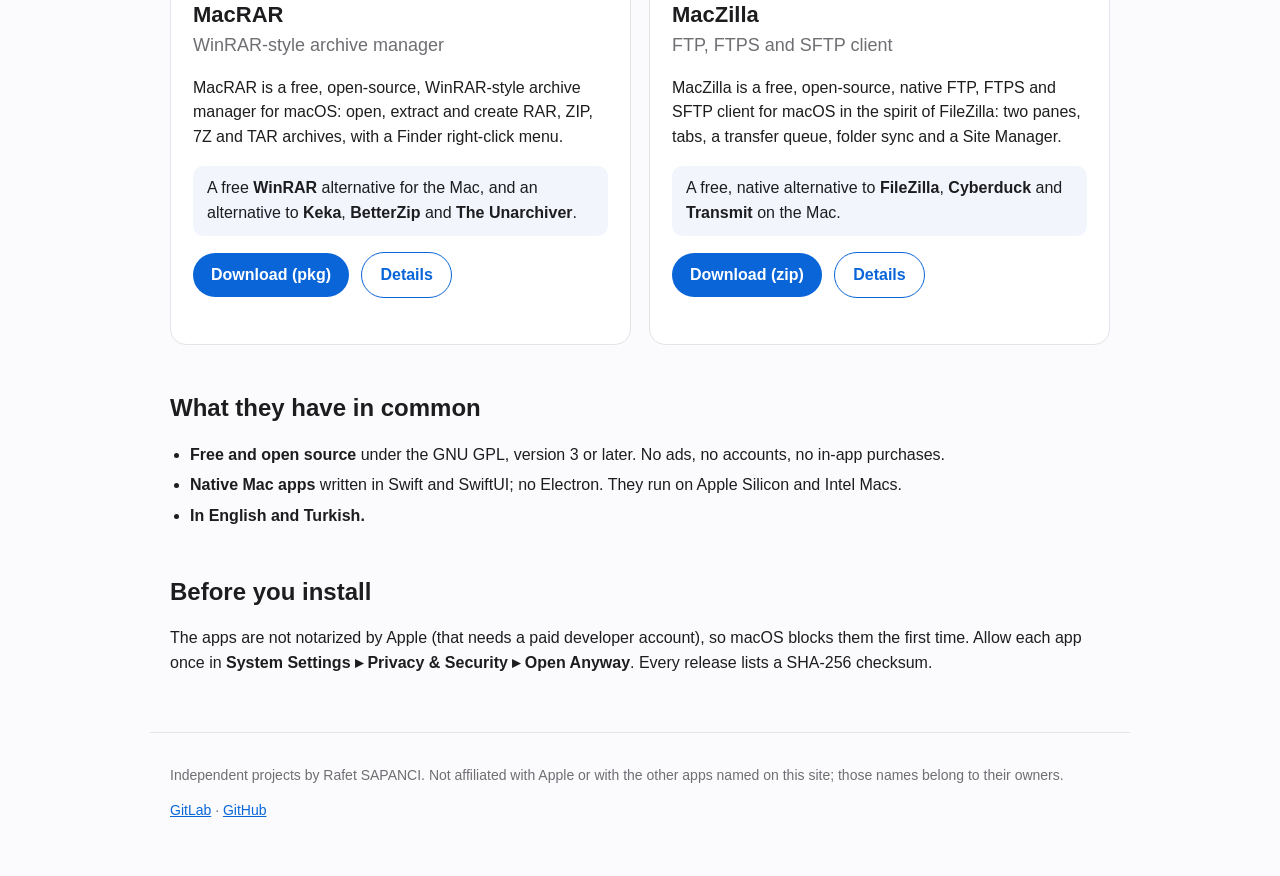
==== commit 8f9a640f: "Home page: newest apps first Co-Authored-By: Claude Opus 5.5 <noreply@anthropic.com>" ====
--- a/index.html
+++ b/index.html
@@ -4,19 +4,19 @@
 <meta charset="utf-8">
 <meta name="viewport" content="width=device-width, initial-scale=1">
 <title>Mac Freeware – Small, free and open-source tools for macOS</title>
-<meta name="description" content="Small, free and open-source tools for macOS: MacMonitor, MacCalendar, MacRAR, MacZilla, MacExplorer, MacNote++.">
+<meta name="description" content="Small, free and open-source tools for macOS: MacNote++, MacExplorer, MacMonitor, MacCalendar, MacRAR, MacZilla.">
 <link rel="canonical" href="https://macfreeware.github.io/">
 <link rel="alternate" hreflang="en" href="https://macfreeware.github.io/">
 <link rel="alternate" hreflang="tr" href="https://macfreeware.github.io/tr/">
 <link rel="alternate" hreflang="x-default" href="https://macfreeware.github.io/">
 <meta property="og:type" content="website">
 <meta property="og:title" content="Mac Freeware – Small, free and open-source tools for macOS">
-<meta property="og:description" content="Small, free and open-source tools for macOS: MacMonitor, MacCalendar, MacRAR, MacZilla, MacExplorer, MacNote++.">
+<meta property="og:description" content="Small, free and open-source tools for macOS: MacNote++, MacExplorer, MacMonitor, MacCalendar, MacRAR, MacZilla.">
 <meta property="og:url" content="https://macfreeware.github.io/">
 <meta name="color-scheme" content="light dark">
 <link rel="stylesheet" href="assets/style.css">
 <script type="application/ld+json">{"@context": "https://schema.org", "@type": "WebSite", "name": "Mac Freeware", "url": "https://macfreeware.github.io/", "inLanguage": "en", "description": "Small, free and open-source tools for macOS"}</script>
-<script type="application/ld+json">{"@context": "https://schema.org", "@type": "ItemList", "name": "Apps", "itemListElement": [{"@type": "ListItem", "position": 1, "url": "https://macfreeware.github.io/macmonitor/", "name": "MacMonitor"}, {"@type": "ListItem", "position": 2, "url": "https://macfreeware.github.io/maccalendar/", "name": "MacCalendar"}, {"@type": "ListItem", "position": 3, "url": "https://macfreeware.github.io/macrar/", "name": "MacRAR"}, {"@type": "ListItem", "position": 4, "url": "https://macfreeware.github.io/maczilla/", "name": "MacZilla"}, {"@type": "ListItem", "position": 5, "url": "https://macfreeware.github.io/macexplorer/", "name": "MacExplorer"}, {"@type": "ListItem", "position": 6, "url": "https://macfreeware.github.io/macnotepp/", "name": "MacNote++"}]}</script>
+<script type="application/ld+json">{"@context": "https://schema.org", "@type": "ItemList", "name": "Apps", "itemListElement": [{"@type": "ListItem", "position": 1, "url": "https://macfreeware.github.io/macnotepp/", "name": "MacNote++"}, {"@type": "ListItem", "position": 2, "url": "https://macfreeware.github.io/macexplorer/", "name": "MacExplorer"}, {"@type": "ListItem", "position": 3, "url": "https://macfreeware.github.io/macmonitor/", "name": "MacMonitor"}, {"@type": "ListItem", "position": 4, "url": "https://macfreeware.github.io/maccalendar/", "name": "MacCalendar"}, {"@type": "ListItem", "position": 5, "url": "https://macfreeware.github.io/macrar/", "name": "MacRAR"}, {"@type": "ListItem", "position": 6, "url": "https://macfreeware.github.io/maczilla/", "name": "MacZilla"}]}</script>
 </head>
 <body>
 <header class="top"><div class="wrap">
@@ -31,6 +31,20 @@
 <p class="lead">Every app here started because something on my own Mac was missing, slow or awkward. Once a tool made my daily work easier, I shared it: free, with its source code, under the GNU GPL.</p>
 </div></section>
 <section><h2>Apps</h2><div class="grid"><article class="card">
+<a href="macnotepp/"><img class="icon" src="assets/img/macnotepp-icon.png" width="80" height="80" alt="MacNote++ icon"></a>
+<h3><a href="macnotepp/">MacNote++</a></h3>
+<p class="tag">Text, code and hex editor</p>
+<p>MacNote++ is a free, open-source, native text, code and hex editor for macOS: tabs, syntax highlighting, multiple cursors, file compare and large-file support.</p>
+<p class="alt">A free alternative to <b>BBEdit</b>, <b>CotEditor</b> and <b>Sublime Text</b> for everyday text and code editing on the Mac.</p>
+<p class="actions"><a class="btn" href="https://gitlab.com/freeware2/macnotepp/-/releases/permalink/latest/downloads/MacNotePP.zip">Download (zip)</a> <a class="btn ghost" href="macnotepp/">Details</a></p>
+</article><article class="card">
+<a href="macexplorer/"><img class="icon" src="assets/img/macexplorer-icon.png" width="80" height="80" alt="MacExplorer icon"></a>
+<h3><a href="macexplorer/">MacExplorer</a></h3>
+<p class="tag">Windows Explorer-style file manager</p>
+<p>MacExplorer is a free, open-source, Windows Explorer-style file manager for macOS: tabs, dual pane, real Cut and Paste, a preview pane, and SFTP and FTP right in the window.</p>
+<p class="alt">A free alternative to <b>Finder</b>, <b>Path Finder</b>, <b>ForkLift</b> and <b>Commander One</b> for people who miss Windows Explorer on the Mac.</p>
+<p class="actions"><a class="btn" href="https://gitlab.com/freeware2/macexplorer/-/releases/permalink/latest/downloads/MacExplorer.zip">Download (zip)</a> <a class="btn ghost" href="macexplorer/">Details</a></p>
+</article><article class="card">
 <a href="macmonitor/"><img class="icon" src="assets/img/macmonitor-icon.png" width="80" height="80" alt="MacMonitor icon"></a>
 <h3><a href="macmonitor/">MacMonitor</a></h3>
 <p class="tag">Menu bar CPU, RAM, network, disk and battery monitor</p>
@@ -58,20 +72,6 @@
 <p>MacZilla is a free, open-source, native FTP, FTPS and SFTP client for macOS in the spirit of FileZilla: two panes, tabs, a transfer queue, folder sync and a Site Manager.</p>
 <p class="alt">A free, native alternative to <b>FileZilla</b>, <b>Cyberduck</b> and <b>Transmit</b> on the Mac.</p>
 <p class="actions"><a class="btn" href="https://gitlab.com/freeware2/maczilla/-/releases/permalink/latest/downloads/MacZilla.zip">Download (zip)</a> <a class="btn ghost" href="maczilla/">Details</a></p>
-</article><article class="card">
-<a href="macexplorer/"><img class="icon" src="assets/img/macexplorer-icon.png" width="80" height="80" alt="MacExplorer icon"></a>
-<h3><a href="macexplorer/">MacExplorer</a></h3>
-<p class="tag">Windows Explorer-style file manager</p>
-<p>MacExplorer is a free, open-source, Windows Explorer-style file manager for macOS: tabs, dual pane, real Cut and Paste, a preview pane, and SFTP and FTP right in the window.</p>
-<p class="alt">A free alternative to <b>Finder</b>, <b>Path Finder</b>, <b>ForkLift</b> and <b>Commander One</b> for people who miss Windows Explorer on the Mac.</p>
-<p class="actions"><a class="btn" href="https://gitlab.com/freeware2/macexplorer/-/releases/permalink/latest/downloads/MacExplorer.zip">Download (zip)</a> <a class="btn ghost" href="macexplorer/">Details</a></p>
-</article><article class="card">
-<a href="macnotepp/"><img class="icon" src="assets/img/macnotepp-icon.png" width="80" height="80" alt="MacNote++ icon"></a>
-<h3><a href="macnotepp/">MacNote++</a></h3>
-<p class="tag">Text, code and hex editor</p>
-<p>MacNote++ is a free, open-source, native text, code and hex editor for macOS: tabs, syntax highlighting, multiple cursors, file compare and large-file support.</p>
-<p class="alt">A free alternative to <b>BBEdit</b>, <b>CotEditor</b> and <b>Sublime Text</b> for everyday text and code editing on the Mac.</p>
-<p class="actions"><a class="btn" href="https://gitlab.com/freeware2/macnotepp/-/releases/permalink/latest/downloads/MacNotePP.zip">Download (zip)</a> <a class="btn ghost" href="macnotepp/">Details</a></p>
 </article></div></section>
 <section><h2>What they have in common</h2><ul class="feats"><li><b>Free and open source</b> under the GNU GPL, version 3 or later. No ads, no accounts, no in-app purchases.</li><li><b>Native Mac apps</b> written in Swift and SwiftUI; no Electron. They run on Apple Silicon and Intel Macs.</li><li><b>In English and Turkish.</b></li></ul></section>
 <section><h2>Before you install</h2><p>The apps are not notarized by Apple (that needs a paid developer account), so macOS blocks them the first time. Allow each app once in <b>System Settings ▸ Privacy &amp; Security ▸ Open Anyway</b>. Every release lists a SHA-256 checksum.</p></section>
